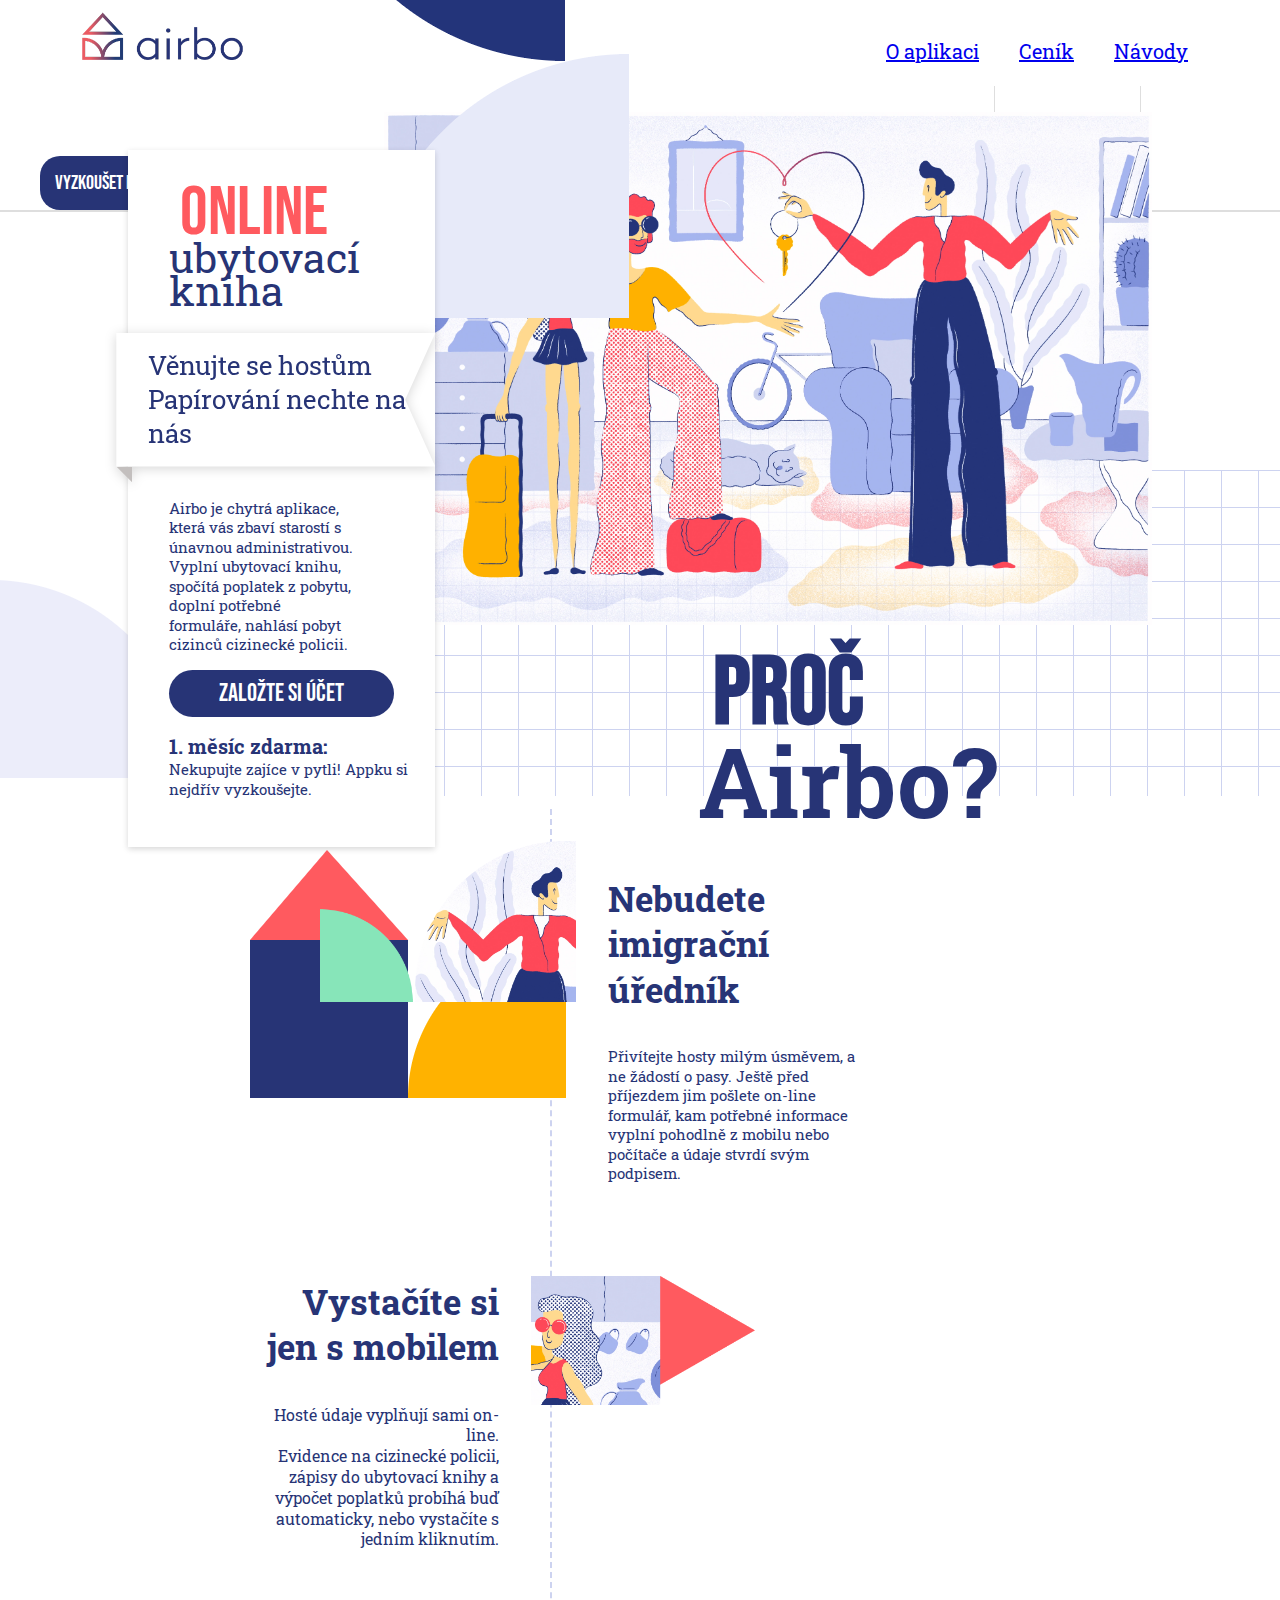
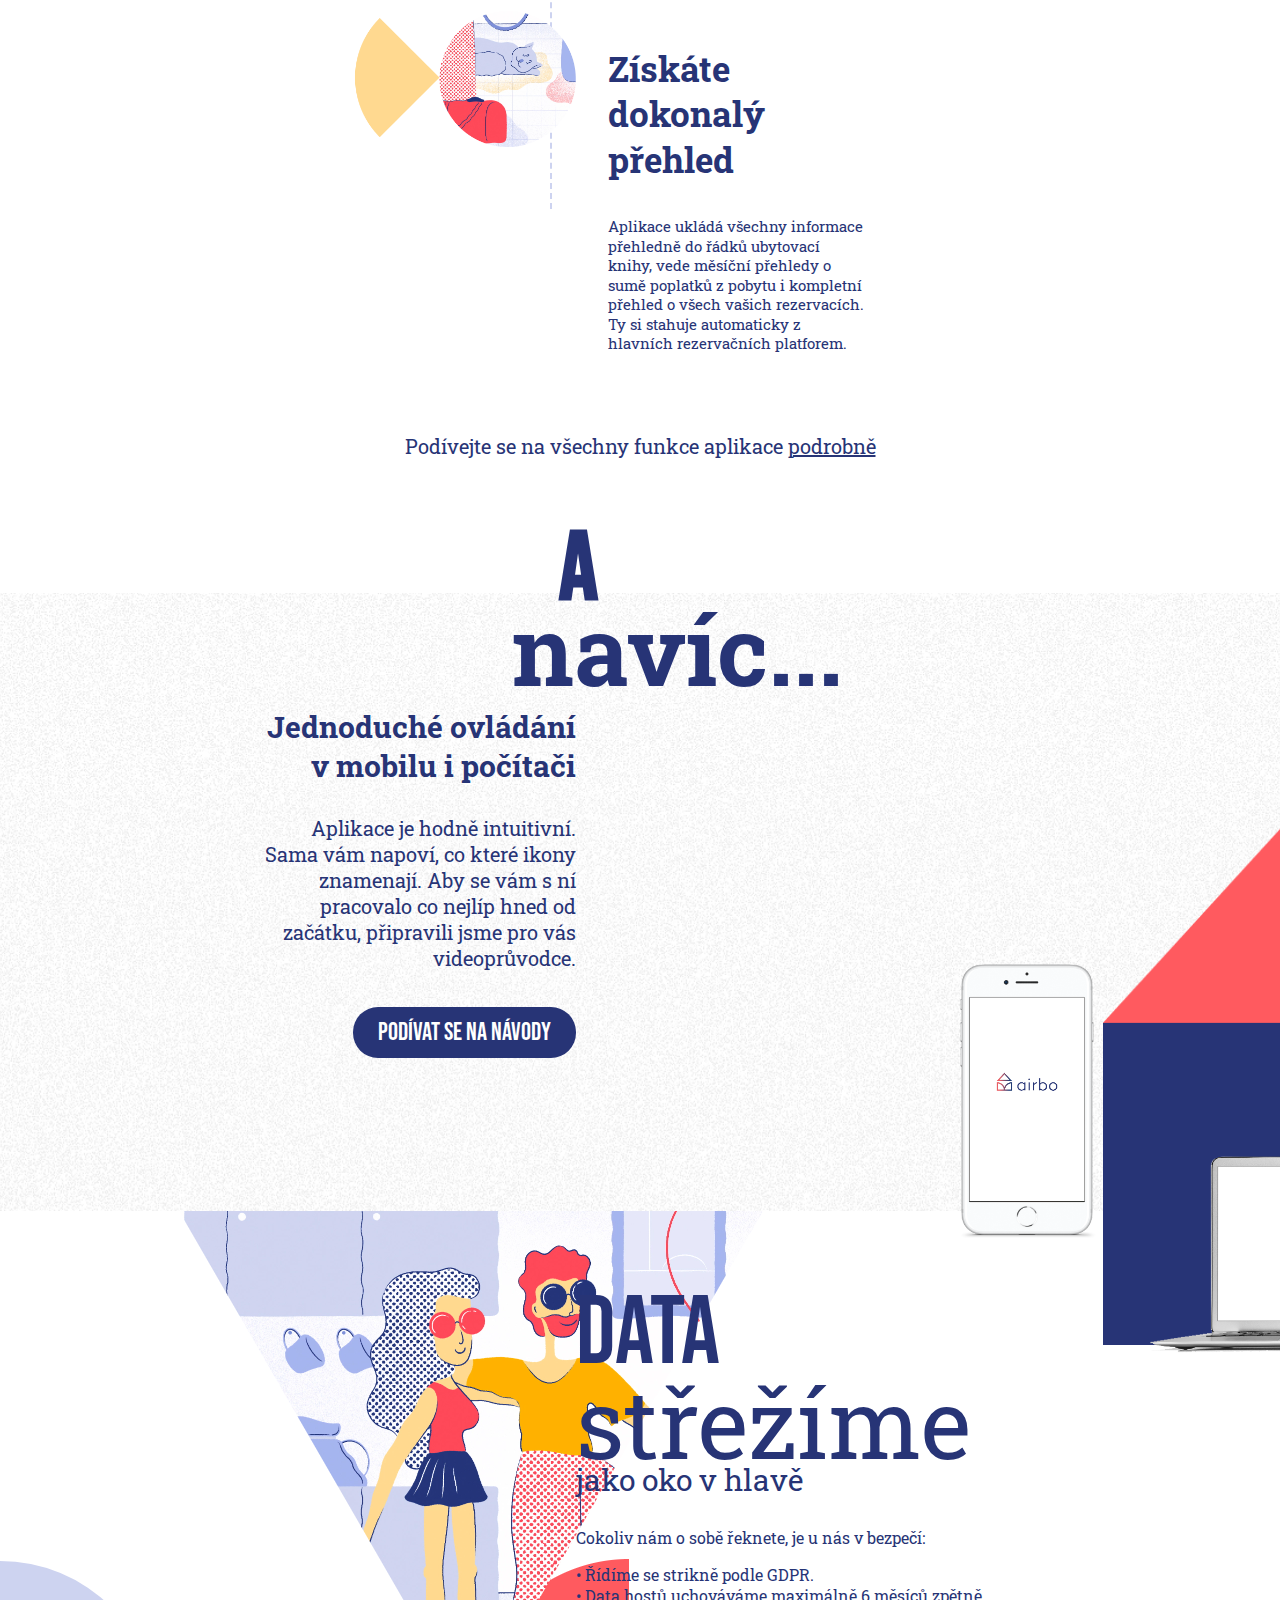
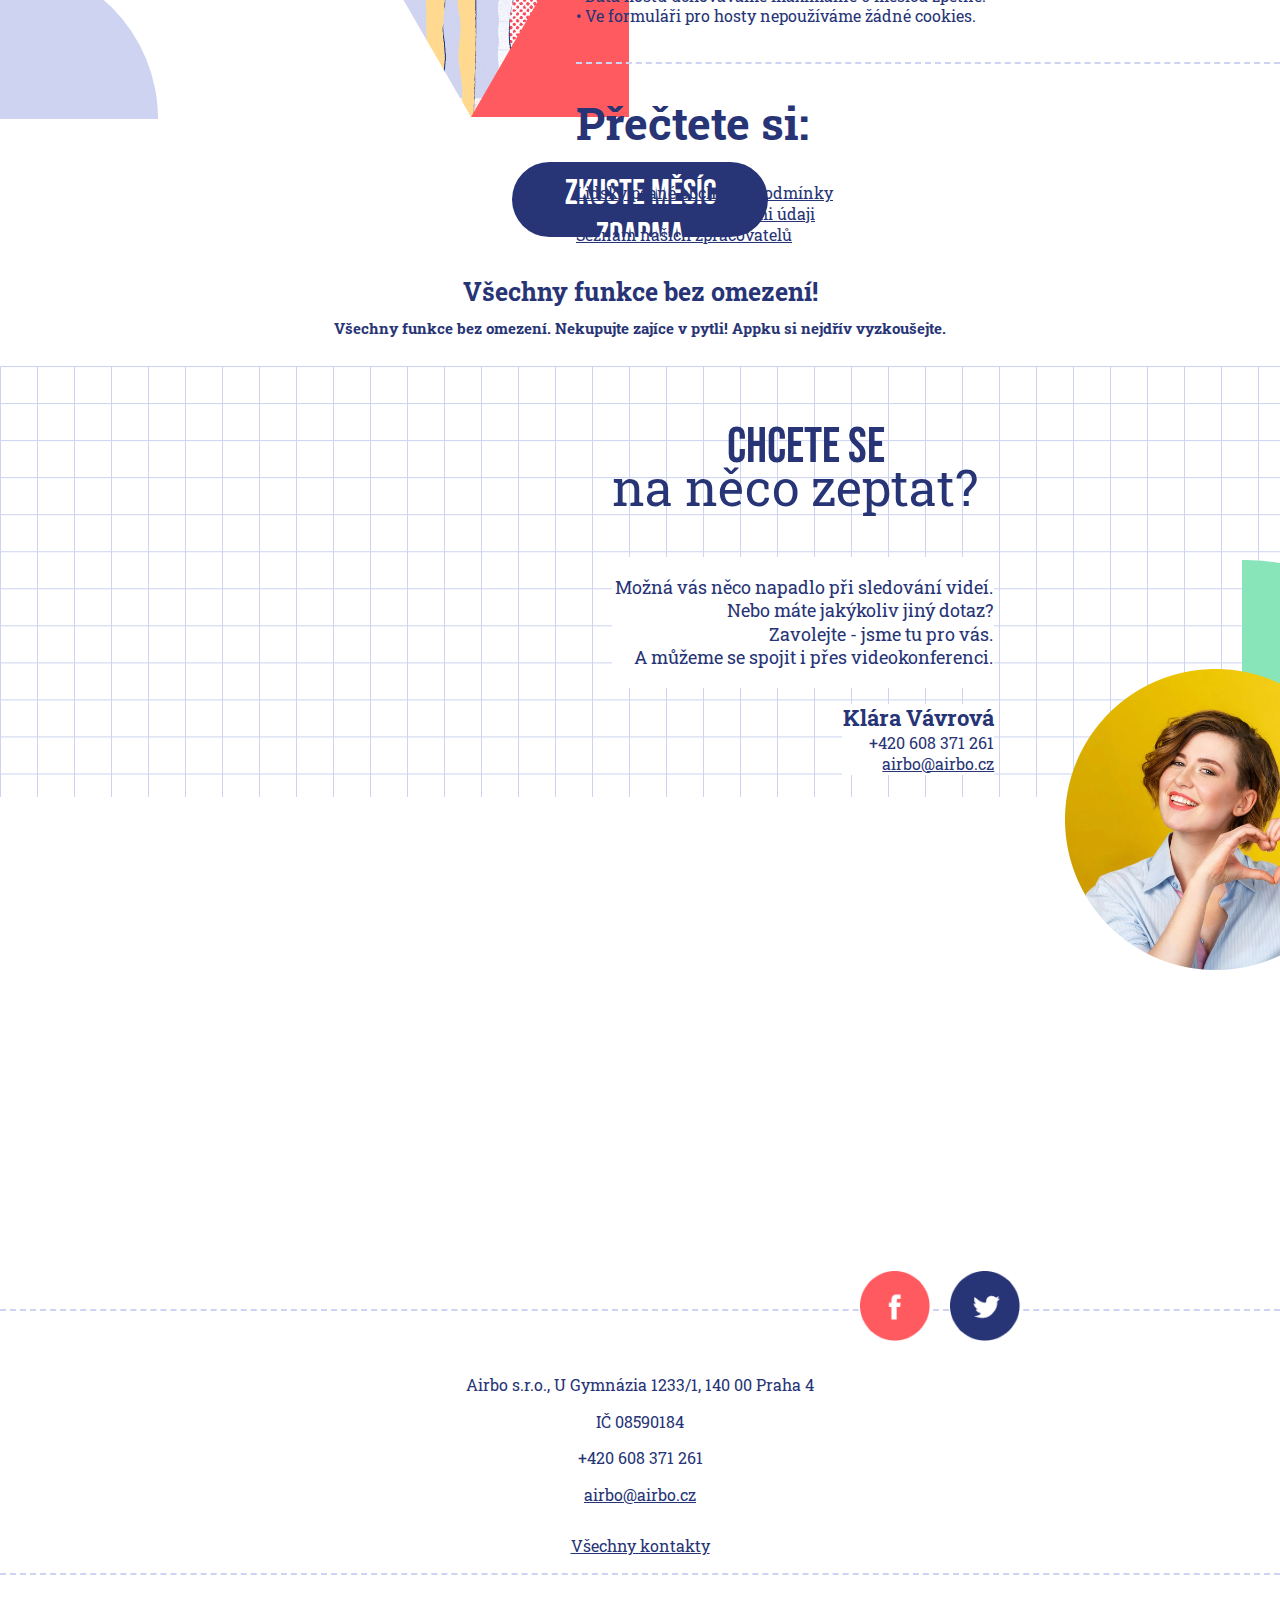
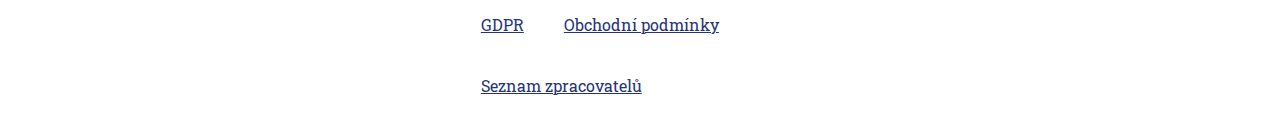
==== index.html @ 6bfdb7f0 "Airbo FE" ====
<!DOCTYPE html>
<html lang="en">
<head>
    <meta charset="UTF-8">
    <meta http-equiv="X-UA-Compatible" content="IE=edge">
    <meta name="viewport" content="width=device-width, initial-scale=1.0">
    <link rel="stylesheet" type="text/css" href="/styles/Default/default.css">
    <link rel="stylesheet" type="text/css" href="/styles/main.css">
    <link rel="preconnect" href="https://fonts.googleapis.com">
    <link rel="preconnect" href="https://fonts.gstatic.com" crossorigin>
    <link href="https://fonts.googleapis.com/css2?family=Roboto+Slab:wght@300;400&display=swap" rel="stylesheet">
    <link href="https://fonts.googleapis.com/css2?family=Bebas+Neue&family=Roboto+Slab:wght@300;400&display=swap" rel="stylesheet">
    <link rel="stylesheet" href="https://cdnjs.cloudflare.com/ajax/libs/font-awesome/4.7.0/css/font-awesome.min.css">
    <script src="/scripts/navbar.js"></script>
    <title>Airbo.cz</title>
</head>
<body>

<header>
    <div id="navbar">
        <nav>
            <img onclick="goHP()" src="/img/logo.png">
            <ul>
                <li><a href="/about.html">O aplikaci</a></li>
                <li><a href="/cenik.html">Ceník</a></li>
                <li><a href="/navody.html">Návody</a></li>
                <li><a href="/kontakty.html">Kontakty</a></li>
                <li><a class="login" href="https://app.airbo.cz/prihlasit">Přihlásit se</a></li>
            </ul>

            <button onclick="goRegister()">VYZKOUŠET NA MĚSÍC ZDARMA</button>
        </nav>
    </div>

    <div class="mobile-container">
        <div class="mobile-navbar">
          <img class="logo" src="/img/logo.png">
          <img class="rectangles" src="mobileNavbarRectangles.png">
          <div id="myLinks">
            <a href="#">O aplikaci</a>
            <a href="/pages/cenik.html">Ceník</a>
            <a href="#">Návody</a>
            <a href="#">Kontakty</a>
            <a href="#" style="font-weight: bold;">Přihlásit se</a>
            <button><a>Vyzkoušet na měsíc zdarma</a></button>
          </div>
          <a href="javascript:void(0);" class="icon" onclick="myFunction()">
            <i class="fa fa-bars"></i>
          </a>
        </div>
        </div> 
</header>
<div id="content">
    <div>
    <!-- Intro -->
    <img class="headerCover" src="/img/homepage/headerCover.png">
    <img class="navbarShapes" src="/img/homepage/navbarShapes.png">
    <img class="rectangle" src="/img/homepage/rectangle.png">
    <div class="intro">
        <div class="info">
          <div class="infoContent">
            <div class="onlineBook">
                <p><span class="online">ONLINE</span><br>
                <span class="book">ubytovací kniha</span></p>
            </div>
            <div class="hero__highlightWrap2">
                <div class="hero__highlight2">
                  Věnujte se hostům <br> Papírování nechte na nás
                </div>
            </div>
            <p class="infoText">Airbo je chytrá aplikace, která vás zbaví starostí s únavnou administrativou. Vyplní ubytovací knihu, spočítá poplatek z pobytu, doplní potřebné formuláře, nahlásí pobyt cizinců cizinecké policii.</p>       
            <button class="createAccount" onclick="goRegister()">Založte si účet</button>
            <p><span class="prvniMesic">1. měsíc zdarma:</span><br>
                <span class="nekupujteZajice">Nekupujte zajíce v pytli! Appku si nejdřív vyzkoušejte.</span></p>
        </div>
        </div>

    </div>



    <div class="headerText underIntro">
        <h1><span style="font-family: Bebas Neue;"><b>PROČ</b></span><br>
            Airbo? </h1>
    </div>


    <div class="dashedLine"></div>
    <img class="house" src="/img/homepage/house.png">

    <!-- Tips -->

    <div class="tips">
        <div class="tipLeft">
            <img src="/img/homepage/1.png">
            <div class="textRight">
                <p class="headline">Nebudete<br>imigrační úředník</p>
                <p class="tipContent">Přivítejte hosty milým úsměvem, a ne žádostí o pasy. Ještě před příjezdem jim pošlete on-line formulář, kam potřebné informace vyplní pohodlně z mobilu nebo počítače a údaje stvrdí svým podpisem.</p>
            </div>
        </div>

        <div class="tipRight">
            <div class="textLeft">
                <p class="headline">Vystačíte si<br> jen s mobilem</p>
                <p class="tipContent">Hosté údaje vyplňují sami on-line.<br>Evidence na cizinecké policii, zápisy do ubytovací knihy a výpočet poplatků probíhá buď automaticky, nebo vystačíte s jedním kliknutím.</p>
            </div>
            <img src="/img/homepage/2.png">
        </div>

        <div class="tipLeft">
            <img src="/img/homepage/3.png">
            <div class="textRight">
                <p class="headline">Získáte dokonalý přehled</p>
                <p class="tipContent">Aplikace ukládá všechny informace přehledně do řádků ubytovací knihy, vede měsíční přehledy o sumě poplatků z pobytu i kompletní přehled o všech vašich rezervacích. Ty si stahuje automaticky z hlavních rezervačních platforem.</p>             
            </div>
        </div>
    </div>

    <p class="text">Podívejte se na všechny funkce aplikace <a href="#">podrobně</a></p>
    
    <!-- More -->

    <div class="moreSection">
        <img class="moreShapes" src="/img/homepage/moreShapes.png">
        <img class="phoneIMG" src="/img/homepage/phone.png">
        <img class="ntbIMG" src="/img/homepage/laptop.png">

        <div class="moreHeadline">
                <h1><span style="font-family: Bebas Neue;"><b>A</b></span><br>
                    navíc... </h1>
        </div>

        <div class="text">
            <p class="headline">Jednoduché ovládání<br> v mobilu i počítači</p>
            <p>Aplikace je hodně intuitivní. Sama vám napoví, co které ikony znamenají. Aby se vám s ní pracovalo co nejlíp hned od začátku, připravili jsme pro vás videoprůvodce.</p>
            <button onclick="goGuide()">PODÍVAT SE NA NÁVODY</button>
        </div>
    </div>

    <!-- More II -->

    <div class="moreSectionII">

        <div class="circleObj"></div>
        <img class="peopleTriangle" src="/img/homepage/peopleTriangle.png">

        <div class="content">
            <div class="contentHeading">
                <p><span class="data">Data</span><br>
                <span class="strezime">střežíme</span><br>
                <span class="jako">jako oko v hlavě</span></p>
            </div>
            <div class="contentText">
                <p>Cokoliv nám o sobě řeknete, je u nás v bezpečí:</p>

                <p>• Řídíme se strikně podle GDPR.<br>
                • Data hostů uchováváme maximálně 6 měsíců zpětně.<br>
                • Ve formuláři pro hosty nepoužíváme žádné cookies.</p>
            </div>

            <div class="read">
                <h1>Přečtete si:</h1>
                <a href="#">Lidsky psané obchodní podmínky</a><br>
                <a href="#">Jak pracujeme s osobními údaji</a><br>
                <a href="#">Seznam našich zpracovatelů</a>
            </div>


            </div>
        </div>


    </div>





    <!-- Button Section-->

    <div class="buttonSectionHP">
        <button onclick="goRegister()">ZKUSTE MĚSÍC ZDARMA</button>
        <p class="secondTitle">Všechny funkce bez omezení!<br>
         <span>Všechny funkce bez omezení. Nekupujte zajíce v pytli! Appku si nejdřív vyzkoušejte.</span></p>
    </div>

    <div class="askUsSection">
        <div class="askUsContent">
            <div class="chceteseBox">
                <p class="chcetese"><span class="chcetese1">CHCETE SE</span><br><span class="chcetese2">na něco zeptat?</span></p>
            </div>
            <div class="askUsText">
                <p>Možná vás něco napadlo při sledování videí.<br>
                Nebo máte jakýkoliv jiný dotaz?<br>
                Zavolejte - jsme tu pro vás.<br>
                A můžeme se spojit i přes videokonferenci.</p>
            </div>
            <div class="contact">
                <p><span class="name">Klára Vávrová</span> <br> 
                    <span class="contactInfo"><a href="tel:608 371 261" style="text-decoration: none; color: #273476;">+420 608 371 261</a></span><br>
                    <span class="contactInfo"><a href="mailto:airbo@airbo.cz" style="text-decoration: underline; color:#273476;">airbo@airbo.cz</a></span>
                </p>
            </div>

        </div>
        <img src="/img/klaraPhoto.png">
    </div> 

    <div class="footerBlock">
        <div class="footer">
            <div class="footerImgs">
                <a href="https://www.facebook.com/airbocz"><img src="/img/facebookIcon.png"></a>
                <img src="/img/twitterIcon.png">
            </div>
            <div class="footerText">
                <p>Airbo s.r.o., U Gymnázia 1233/1, 140 00 Praha 4 </p>
                <p>IČ 08590184</p>
                <p href="tel: 608371261">+420 608 371 261 </p>
                <p href="mailto: airbo@airbo.cz" style="text-decoration: underline;">airbo@airbo.cz</p>
                <p class="all">Všechny kontakty</p>
            </div>
        </div>

        <div class="underFooter">
            <div class="underFooterText">
                <p><a href="#">GDPR</a></p>
                <p><a href="#">Obchodní podmínky</a></p>
                <p><a href="#">Seznam zpracovatelů</a></p>
            </div>
        </div>
    </div>
</div>

</body>
</html>
---- styles/Default/default.css ----
/* DEAFULT PARAMETERS */
body {
  top: 0px;
  left: 0px;
  font-family: "Roboto Slab", serif;
  margin: 0;
}

/* NAVBAR */
#navbar {
  height: 22px;
  width: 100%;
}
#navbar nav {
  float: left;
  width: 100%;
  position: relative;
  border-bottom: 2px solid #DEDEDE;
}
#navbar nav img {
  float: left;
  margin-left: 5%;
}
#navbar nav ul {
  list-style: none;
  margin-left: 826px;
}
#navbar nav ul li a {
  float: left;
  padding-left: 20px;
  padding-right: 20px;
  padding-top: 22px;
  padding-bottom: 22px;
  font-size: 20px;
  cursor: pointer;
  transition: ease 0.3s;
}
#navbar nav ul li a:hover {
  background: linear-gradient(to top, #FF5A5F 0%, #FF5A5F 80%, #23347A 80%, #23347A 100%);
}
#navbar nav ul li .login {
  border-left: 1px solid #DEDEDE;
  border-right: 1px solid #DEDEDE;
}
#navbar nav button {
  font-family: Bebas Neue;
  border-radius: 20px;
  border-style: none;
  padding: 15px;
  background-color: #273476;
  color: white;
  font-size: 20px;
  margin-left: 40px;
  cursor: pointer;
}
#navbar nav button:hover {
  background-color: #171f44;
  text-shadow: 3px white;
  transition: ease 0.3s;
}

/* FOOTER */
.footer {
  width: 100%;
  bottom: 0;
  margin-top: 40%;
  border-top: 2px dashed #CDD3F0;
  border-bottom: 2px dashed #CDD3F0;
}
.footer .footerImgs {
  position: relative;
  width: 180px;
  margin-left: 850px;
  margin-bottom: 5%;
}
.footer .footerImgs img {
  float: left;
  width: 70px;
  padding: 10px;
  margin-top: -50px;
}
.footer .footerText {
  width: 40%;
  margin-left: 30%;
}
.footer .footerText p {
  text-align: center;
  color: #273476;
}
.footer .footerText .all {
  text-decoration: underline;
  margin-top: 30px;
}

.underFooter {
  width: 26%;
  margin-left: 36%;
  margin-top: 20px;
  margin-bottom: 20px;
}
.underFooter .underFooterText p a {
  float: left;
  padding: 20px;
  color: #273476;
  text-decoration: underline;
}

.mobile-container {
  display: none;
}

@media only screen and (max-width: 375px) {
  #navbar {
    display: none;
  }

  /* MOBILE NAVBAR */
  .mobile-container {
    display: block;
    cursor: pointer;
    margin: auto;
    height: 55px;
    color: white;
    border-radius: 10px;
  }
  .mobile-container .logo {
    width: 40%;
    margin-top: -1%;
  }
  .mobile-container .rectangles {
    display: none;
    width: 212px;
    position: relative;
  }
  .mobile-container .mobile-navbar {
    overflow: hidden;
    background-color: white;
    position: relative;
    border-bottom: 2px solid #CDD3F0;
  }
  .mobile-container .mobile-navbar #myLinks {
    display: none;
  }
  .mobile-container .mobile-navbar #myLinks a {
    color: black;
    padding: 14px 16px;
    text-decoration: none;
    font-size: 22px;
    text-align: center;
    display: block;
  }
  .mobile-container .mobile-navbar #myLinks button {
    width: 80%;
    margin-left: 10%;
    background-color: transparent;
    font-family: Bebas Neue;
    border-style: none;
    padding-bottom: 50px;
    letter-spacing: 2px;
  }
  .mobile-container .mobile-navbar #myLinks button a {
    border-radius: 15px;
    font-size: 20px;
    color: white;
    background-color: #273476;
    text-transform: uppercase;
    border-style: none;
  }
  .mobile-container .mobile-navbar a.icon {
    background: #273476;
    border-radius: 15px 0px 0px 15px;
    color: white;
    width: 60px;
    height: 50px;
    display: block;
    position: absolute;
    right: 0;
    top: 3px;
  }
  .mobile-container .mobile-navbar a.icon i {
    margin-left: 30%;
    margin-top: 10%;
    width: 80%;
    font-size: 35px;
    color: white;
  }
  .mobile-container .mobile-navbar a:hover {
    background-color: #273476;
    color: white;
  }
  .mobile-container .mobile-navbar .active {
    background-color: white;
    color: white;
  }

  /* FOOTER */
  .footer {
    margin-top: 220%;
  }
  .footer .footerImgs {
    width: 80%;
    margin-left: 20%;
    margin-bottom: 5%;
  }
  .footer .footerImgs img {
    float: left;
    width: 25%;
    padding: 5%;
    padding-left: 6%;
  }
  .footer .footerText {
    width: 40%;
    margin-left: 30%;
  }
  .footer .footerText p {
    text-align: center;
    color: #273476;
  }
  .footer .footerText .all {
    text-decoration: underline;
    margin-top: 30px;
  }

  .underFooter {
    width: 60%;
    margin-left: 20%;
  }
  .underFooter .underFooterText {
    width: 100%;
    text-align: center;
  }
  .underFooter .underFooterText p a {
    float: none;
    font-size: 15px;
    text-align: center;
    color: #273476;
  }
}/*# sourceMappingURL=default.css.map */
---- styles/main.css ----
@charset "UTF-8";
.aboutHeader {
  line-height: 0.9;
  opacity: 1;
  padding-bottom: 30%;
}
.aboutHeader .backgroundShapes {
  float: left;
  margin-left: -50px;
  background-image: url("/img/bars.png");
  height: 444px;
  width: 780px;
}
.aboutHeader .backgroundShapes .circle {
  position: absolute;
  top: 285px;
  left: 109px;
  width: 73px;
  height: 73px;
  background: #87E5B9 0% 0% no-repeat padding-box;
  opacity: 1;
  border-radius: 100%;
}
.aboutHeader .backgroundShapes .redTriangle {
  position: absolute;
  top: 229px;
  left: 240px;
  opacity: 1;
  height: 187px;
  border-right: 187px solid #FF5A5F;
}
.aboutHeader .backgroundShapes .square {
  position: absolute;
  top: 229px;
  left: 346px;
  width: 187px;
  height: 187px;
  transform: matrix(0, -1, 1, 0, 0, 0);
  background: #CDD3F0 0% 0% no-repeat padding-box;
  opacity: 1;
}
.aboutHeader .backgroundShapes .blueCircle {
  position: absolute;
  top: 267px;
  left: 478px;
  width: 110px;
  height: 110px;
  background: #273476 0% 0% no-repeat padding-box;
  opacity: 1;
  border-radius: 100%;
}
.aboutHeader .backgroundShapes .orangeTriangle {
  position: absolute;
  top: 191px;
  left: 544px;
  width: 261px;
  height: 261px;
  transform: matrix(0.71, -0.71, 0.71, 0.71, 0, 0);
  background: #FFB200 0% 0% no-repeat padding-box;
  border-radius: 264px 0px 0px 0px;
  opacity: 1;
}
.aboutHeader .backgroundShapes .whiteCircle {
  position: absolute;
  top: 301px;
  left: 713px;
  width: 43px;
  height: 43px;
  background: #FFFFFF 0% 0% no-repeat padding-box;
  opacity: 1;
  border-radius: 100%;
}
.aboutHeader .headlineParagraph {
  margin-top: 5%;
  position: relative;
}
.aboutHeader .headlineParagraph h1 {
  position: absolute;
  margin-top: 4%;
  font-size: 96px;
  color: #273476;
  margin-left: 920px;
}
.aboutHeader .headlineParagraph .headerTextInfo {
  position: absolute;
  margin-top: 18%;
  color: #273476;
  font-size: 18px;
  line-height: 1.2;
  width: 750px;
  margin-left: 920px;
}

.dottedBack {
  position: absolute;
  z-index: -1;
  top: 650px;
  width: 45%;
  height: 2200px;
  left: 0;
  border-right: 2px dashed #CDD3F0;
}

.contentHowTo {
  position: relative;
  z-index: 1;
}
.contentHowTo .howToBlock {
  width: 80%;
  margin-left: 15%;
  margin-top: 3%;
  display: flex;
}
.contentHowTo .howToBlock .preview {
  top: 636px;
  left: 399px;
  width: 600px;
  height: 370px;
  box-shadow: 0px 4px 16px rgba(0, 0, 0, 0.1607843137);
  opacity: 1;
}
.contentHowTo .howToBlock .previewText {
  top: 685px;
  width: 40%;
  margin-left: 5%;
  text-align: left;
  color: #273476;
}
.contentHowTo .howToBlock .previewText .previewHeadline {
  font-size: 45px;
}
.contentHowTo .howToBlock .previewText .previewInfo {
  font-size: 18px;
}
.contentHowTo .howToBlock .previewText .sponsors {
  margin-top: 5%;
  display: flex;
}
.contentHowTo .howToBlock .previewText .sponsors img {
  padding-right: 50px;
}
.contentHowTo .howToBlockReverse {
  width: 80%;
  margin-left: 8%;
  margin-top: 3%;
  display: flex;
}
.contentHowTo .howToBlockReverse .preview {
  top: 636px;
  left: 920px;
  width: 600px;
  height: 370px;
  box-shadow: 0px 4px 16px rgba(0, 0, 0, 0.1607843137);
  opacity: 1;
}
.contentHowTo .howToBlockReverse .previewText {
  left: 381px;
  width: 40%;
  margin-right: 5%;
  text-align: right;
  color: #273476;
}
.contentHowTo .howToBlockReverse .previewText .previewHeadline {
  font-size: 45px;
}
.contentHowTo .howToBlockReverse .previewText .previewInfo {
  font-size: 18px;
}
.contentHowTo .howToBlockReverse .previewText .sponsors {
  margin-top: 5%;
  display: flex;
}
.contentHowTo .howToBlockReverse .previewText .sponsors img {
  padding-right: 50px;
}

.buttonSectionHowTo {
  width: 100%;
}
.buttonSectionHowTo button {
  font-family: Bebas Neue;
  font-size: 35px;
  padding: 15px 35px 15px 35px;
  text-transform: uppercase;
  background-color: #273476;
  color: white;
  width: 20%;
  margin-left: 40%;
  height: 75px;
  border-radius: 30px;
  border-style: none;
  transition: ease 0.3s;
  cursor: pointer;
}
.buttonSectionHowTo button:hover {
  background-color: #171f44;
  text-shadow: 3px white;
}
.buttonSectionHowTo .secondTitle {
  font-size: 25px;
  text-align: center;
  font-weight: bold;
  color: #273476;
}
.buttonSectionHowTo span {
  font-size: 15px;
  color: #273476;
  text-align: center;
}

.margin5 {
  margin-top: 5%;
}

.headerText {
  margin-left: 407px;
  background: transparent url("/img/headerBackground.png") no-repeat;
  height: 70px;
  opacity: 1;
  padding-bottom: 20%;
}
.headerText h1 {
  font-size: 96px;
  color: #273476;
  margin-left: 291px;
}

.headerTextCircles {
  margin-left: 407px;
  background: transparent url("/img/headerBackground.png") no-repeat;
  height: 70px;
  opacity: 1;
  padding-bottom: 15%;
}
.headerTextCircles h1 {
  font-size: 96px;
  color: #273476;
  margin-left: 291px;
}

@media only screen and (max-width: 375px) {
  .headerText {
    margin-left: 20px;
    height: 120px;
    background: none;
    opacity: 1;
  }
  .headerText h1 {
    font-size: 50px;
    color: #273476;
    margin-left: 20px;
  }
}
.mainInfo {
  margin-left: 668px;
  width: 698px;
  height: 94px;
  color: #273476;
  text-align: left;
  letter-spacing: NaNpx;
  color: #273476;
  opacity: 1;
  font-family: "Roboto Slab", serif;
  font-size: 24px;
}

@media only screen and (max-width: 375px) {
  .mainInfo {
    margin-top: 10%;
    margin-left: 10%;
    width: 80%;
    height: 94px;
    color: #273476;
    text-align: left;
    opacity: 1;
    font-family: "Roboto Slab", serif;
    font-size: 18px;
  }
}
.switchSection {
  width: 30%;
  margin-left: 35%;
  margin-right: 35%;
  margin-top: 60px;
}
.switchSection p {
  float: left;
  font-size: 30px;
  position: relative;
  color: #273476;
}
.switchSection .switchButton {
  float: left;
  margin-top: 5px;
  padding-left: 20px;
  padding-right: 20px;
}

.switch {
  display: inline-block;
  position: relative;
  width: 105px;
  height: 47px;
  margin-top: 22px;
}

.switch input {
  opacity: 0;
  width: 0;
  height: 0;
}

/* The slider */
.slider {
  position: absolute;
  cursor: pointer;
  top: 0;
  left: 0;
  right: 0;
  bottom: 0;
  background-color: #ccc;
  transition: 0.4s;
}

.slider:before {
  position: absolute;
  content: "";
  height: 40px;
  width: 40px;
  left: 3px;
  bottom: 3px;
  top: 3px;
  background-color: white;
  transition: 0.4s;
}

input:checked + .slider {
  background-color: #273476;
}

input:focus + .slider {
  box-shadow: 0 0 1px #273476;
}

input:checked + .slider:before {
  transform: translateX(60px);
  right: 3px;
}

.slider.round {
  border-radius: 34px;
}

.slider.round:before {
  border-radius: 50%;
}

.rectangle2 {
  float: left;
  position: absolute;
  width: 25%;
  margin-top: -9%;
}

@media only screen and (max-width: 375px) {
  .rectangle {
    display: none;
  }
  .switchSection {
    width: 90%;
    margin-left: 5%;
    margin-right: 5%;
    margin-top: 30%;
  }
  .switchSection p {
    float: left;
    font-size: 19px;
    color: #273476;
    font-weight: bold;
    padding-top: 2px;
  }
  .switchSection .switchButton {
    float: left;
    padding-left: 10px;
    padding-right: 10px;
    margin-top: -2px;
  }
  .switch {
    display: block;
    width: 65px;
    height: 35px;
  }
  .switch input {
    opacity: 0;
    width: 0;
    height: 0;
  }
  /* The slider */
  .slider {
    top: 0;
    left: 0;
    right: 0;
    bottom: 0;
    background-color: #ccc;
    transition: 0.4s;
  }
  .slider:before {
    position: absolute;
    content: "";
    height: 25px;
    width: 24px;
    left: 3px;
    bottom: 5px;
    top: 3px;
    background-color: white;
    transition: 0.4s;
  }
  input:checked + .slider {
    background-color: #273476;
  }
  input:focus + .slider {
    box-shadow: 0 0 1px #273476;
  }
  input:checked + .slider:before {
    transform: translateX(35px);
    right: 5px;
  }
  .slider.round {
    border-radius: 34px;
    margin-bottom: 5%;
  }
  .slider.round:before {
    border-radius: 50%;
  }
}
.versionsContainer {
  background-image: url("/img/guide/legaslitivaBackground.png");
  padding-bottom: 5%;
  padding-top: -10%;
  margin-top: 12%;
}
.versionsContainer .versions {
  width: 80%;
  margin-left: 20%;
  opacity: 1;
  display: flex;
}
.versionsContainer .versions .version {
  float: left;
  padding: 20px;
  position: relative;
  margin-top: -3%;
}
.versionsContainer .versions .version img {
  width: 80%;
  margin-left: 10%;
}
.versionsContainer .versions .version .flatsCount {
  font-size: 35px;
  text-align: center;
  color: #273476;
}
.versionsContainer .versions .version .price {
  font-size: 45px;
  text-align: center;
  font-weight: bold;
  color: #273476;
}
.versionsContainer .versions .version .dotted-text {
  display: flex;
  flex-direction: row;
  color: #273476;
}
.versionsContainer .versions .version .dotted-text:before,
.versionsContainer .versions .version .dotted-text:after {
  content: "";
  flex: 1 1;
  border-bottom: 2px dotted;
  margin: auto;
}
.versionsContainer .versions .version .dotted-text:before {
  margin-right: 10px;
}
.versionsContainer .versions .version .dotted-text:after {
  margin-left: 10px;
}
.versionsContainer .versions .version .priceInfo {
  font-size: 20px;
  text-align: center;
  color: #273476;
}
.versionsContainer .versions .version .priceInfo span {
  text-decoration: underline;
}

@media only screen and (max-width: 375px) {
  .versions {
    width: 80%;
    position: relative;
    margin-left: 10%;
    margin-top: 15%;
    opacity: 1;
  }
  .versions .version img {
    width: 80%;
    margin-left: 10%;
  }
  .versions .version .flatsCount {
    font-size: 35px;
    text-align: center;
    color: #273476;
  }
  .versions .version .price {
    font-size: 35px;
    text-align: center;
    font-weight: bold;
    color: #273476;
  }
  .versions .version .dotted-text {
    display: flex;
    flex-direction: row;
    color: #273476;
  }
  .versions .version .dotted-text:before,
.versions .version .dotted-text:after {
    content: "";
    flex: 1 1;
    border-bottom: 2px dotted;
    margin: auto;
  }
  .versions .version .dotted-text:before {
    margin-right: 10px;
  }
  .versions .version .dotted-text:after {
    margin-left: 10px;
  }
  .versions .version .priceInfo {
    font-size: 20px;
    text-align: center;
    color: #273476;
  }
  .versions .version .priceInfo span {
    text-decoration: underline;
  }
}
.buttonSection {
  width: 100%;
  position: absolute;
  margin-top: -2%;
}
.buttonSection button {
  font-family: Bebas Neue;
  font-size: 35px;
  padding: 15px 35px 15px 35px;
  text-transform: uppercase;
  background-color: #273476;
  color: white;
  width: 20%;
  margin-top: 5%;
  margin-left: 40%;
  height: 75px;
  border-radius: 30px;
  border-style: none;
  transition: ease 0.3s;
  cursor: pointer;
}
.buttonSection button:hover {
  background-color: #171f44;
  text-shadow: 3px white;
}
.buttonSection .secondTitle {
  font-size: 25px;
  text-align: center;
  font-weight: bold;
  color: #273476;
}
.buttonSection span {
  font-size: 15px;
  color: #273476;
  text-align: center;
}

@media only screen and (max-width: 375px) {
  .buttonSection {
    width: 100%;
  }
  .buttonSection button {
    font-family: Bebas Neue;
    font-size: 25px;
    padding: 10px 25px 10px 25px;
    text-transform: uppercase;
    background-color: #273476;
    color: white;
    width: 60%;
    margin-top: 5%;
    margin-left: 20%;
    height: 60px;
    border-radius: 30px;
    border-style: none;
    transition: ease 0.3s;
    cursor: pointer;
  }
  .buttonSection button:hover {
    background-color: #171f44;
    text-shadow: 3px white;
  }
  .buttonSection .secondTitle {
    width: 80%;
    margin-left: 10%;
    font-size: 25px;
    text-align: center;
    font-weight: bold;
    color: #273476;
  }
  .buttonSection span {
    font-size: 15px;
    color: #273476;
    text-align: center;
  }
}
.askUsSection {
  background-image: url("/img/bars.png");
  background-repeat: no-repeat;
  padding: 0.5%;
}
.askUsSection .askUsContent {
  color: #273476;
  width: 382px;
  margin-left: 606px;
}
.askUsSection .askUsContent .chceteseBox {
  line-height: 0.8;
}
.askUsSection .askUsContent .chceteseBox .chcetese {
  font-size: 50px;
}
.askUsSection .askUsContent .chceteseBox .chcetese .chcetese1 {
  font-family: Bebas Neue;
  margin-left: 30%;
}
.askUsSection .askUsContent .askUsText {
  background: #FFFFFF 0% 0% no-repeat padding-box;
  text-align: right;
  font-size: 18px;
  color: #273476;
  padding: 1px;
}
.askUsSection .askUsContent .contact {
  width: 40%;
  margin-left: 60%;
  margin-top: 1.5%;
  text-align: right;
  background: #FFFFFF 0% 0% no-repeat padding-box;
  padding-left: -10%;
}
.askUsSection .askUsContent .contact .name {
  font-size: 22px;
  font-weight: bolder;
}
.askUsSection img {
  position: absolute;
  margin-top: -18%;
  left: 1065px;
  width: 414px;
  height: 410px;
}

.margin {
  margin-top: 10%;
}

.headerCover {
  margin-top: -28%;
  margin-left: 30%;
  width: 60%;
  position: absolute;
}

.navbarShapes {
  position: absolute;
  top: -203px;
  left: 301px;
  width: 328px;
  height: 521px;
}

.rectangle {
  position: absolute;
  top: 580px;
  left: -9px;
  width: 198px;
  height: 198px;
}

.intro {
  width: 80%;
  height: 700px;
  margin-right: 60%;
  margin-left: 10%;
  margin-top: -25%;
  position: absolute;
}
.intro .info {
  background-color: white;
  box-shadow: 0px 2px 6px rgba(0, 0, 0, 0.1607843137);
  width: 30%;
}
.intro .info .infoContent {
  margin-left: 10%;
  padding-top: 3%;
  padding-bottom: 10%;
  padding-left: 3.5%;
  /* Tohle je ten malej trojúhelniček, vlevo dole  */
}
.intro .info .infoContent .onlineBook {
  position: relative;
  width: 80%;
  margin-right: 15%;
  margin-top: 10%;
  margin-bottom: 10%;
  line-height: 0.8;
}
.intro .info .infoContent .onlineBook .online {
  color: #FF5A5F;
  font-size: 69px;
  font-family: Bebas Neue;
  margin-left: 5%;
}
.intro .info .infoContent .onlineBook .book {
  color: #273476;
  font-size: 41px;
}
.intro .info .infoContent .hero__highlightWrap2 {
  /*  Tady se musí použít filter, protože box-shadow by nefungoval s tím ořezem vpravo  */
  filter: drop-shadow(0px 2px 6px rgba(0, 0, 0, 0.1607843137));
  margin-left: -20%;
}
.intro .info .infoContent .hero__highlightWrap2::after {
  content: "";
  position: absolute;
  display: block;
  width: 1rem;
  height: 1rem;
  top: 100%;
  left: 0;
  background-color: #C3BFBE;
  -webkit-clip-path: polygon(0 0, 100% 0, 100% 100%);
          clip-path: polygon(0 0, 100% 0, 100% 100%);
}
.intro .info .infoContent .hero__highlight2 {
  font-size: 26px;
  font-weight: 400;
  color: #273476;
  position: relative;
  padding: 1rem;
  max-width: 350px;
  padding-left: 2rem;
  margin-bottom: 2rem;
  background-color: #FFF;
  /*  Tohle dělá ten výřez vpravo   */
  -webkit-clip-path: polygon(100% 0%, calc(100% - 30px) 50%, 100% 100%, 0 100%, 0 0);
          clip-path: polygon(100% 0%, calc(100% - 30px) 50%, 100% 100%, 0 100%, 0 0);
}
.intro .info .infoContent .infoText {
  width: 70%;
  text-align: left;
  font-size: 15px;
  color: #273476;
}
.intro .info .infoContent .createAccount {
  font-family: Bebas Neue;
  font-size: 25px;
  padding: 8px 50px 8px 50px;
  background-color: #273476;
  color: white;
  border-radius: 30px;
  border-style: none;
  transition: ease 0.3s;
  cursor: pointer;
}
.intro .info .infoContent .createAccount:hover {
  background-color: #171f44;
  text-shadow: 3px white;
}
.intro .info .infoContent .prvniMesic {
  font-size: 20px;
  color: #273476;
  text-align: left;
  font-weight: bolder;
}
.intro .info .infoContent .nekupujteZajice {
  font-size: 15px;
  color: #273476;
  text-align: left;
}

.house {
  position: absolute;
  top: 850px;
  left: 250px;
  width: 316px;
  height: 248px;
}

.underIntro {
  margin-top: 35%;
}
.underIntro h1 {
  position: absolute;
  margin-top: 13.5%;
  line-height: 0.9;
}
.underIntro h1 span {
  margin-left: 5%;
}

.dashedLine {
  margin-top: 1%;
  position: absolute;
  width: 43%;
  height: 1000px;
  left: 0;
  border-right: 2px dashed #CDD3F0;
}

.tips {
  position: relative;
  width: 50%;
  margin-left: 25%;
  margin-right: 25%;
}
.tips .tipLeft {
  margin-top: 7%;
  display: flex;
  width: 100%;
}
.tips .tipLeft img {
  float: left;
  width: 40%;
  height: 40%;
}
.tips .tipLeft .textRight {
  color: #273476;
  margin-left: 5%;
  float: left;
  width: 40%;
}
.tips .tipLeft .textRight .headline {
  font-size: 35px;
  font-weight: bold;
}
.tips .tipLeft .textRight .tipContent {
  font-size: 15px;
}
.tips .tipRight {
  margin-top: 7%;
  margin-left: -12%;
  display: flex;
  width: 100%;
}
.tips .tipRight img {
  float: right;
  width: 35%;
  height: 35%;
  margin-top: 5%;
}
.tips .tipRight .textLeft {
  color: #273476;
  text-align: left;
  width: 40%;
  margin-right: 5%;
}
.tips .tipRight .textLeft .headline {
  text-align: right;
  font-size: 35px;
  font-weight: bold;
}
.tips .tipRight .textLeft .tipContent {
  text-align: right;
}

.text {
  color: #273476;
  text-align: center;
  font-size: 20px;
  margin-top: 5%;
}
.text a {
  color: #273476;
}

.moreSection {
  margin-top: 10%;
  background-image: url("/img/guide/legaslitivaBackground.png");
}
.moreSection .moreShapes {
  position: absolute;
  top: 2400px;
  left: 1103px;
  width: 817px;
  height: 545px;
}
.moreSection .phoneIMG {
  position: absolute;
  left: 944px;
  top: 2550px;
  width: 13%;
}
.moreSection .ntbIMG {
  position: absolute;
  left: 1150px;
  top: 2750px;
  width: 30%;
}
.moreSection .moreHeadline {
  width: 20%;
  margin-left: 40%;
}
.moreSection .moreHeadline h1 {
  color: #273476;
  font-size: 97px;
  text-align: center;
  line-height: 0.8;
  position: absolute;
  margin-top: -5%;
}
.moreSection .moreHeadline h1 span {
  margin-left: -60%;
}
.moreSection .text {
  width: 25%;
  margin-left: 20%;
  text-align: right;
  color: #273476;
  padding-top: 7%;
  padding-bottom: 12%;
}
.moreSection .text .headline {
  font-size: 30px;
  font-weight: bold;
}
.moreSection .text button {
  font-family: Bebas Neue;
  font-size: 25px;
  padding: 10px 25px 10px 25px;
  text-transform: uppercase;
  background-color: #273476;
  color: white;
  margin-top: 5%;
  border-radius: 25px;
  border-style: none;
  transition: ease 0.3s;
  cursor: pointer;
}
.moreSection .text button:hover {
  background-color: #171f44;
  text-shadow: 3px white;
}

.moreSectionII {
  margin-bottom: 40%;
}
.moreSectionII .circleObj {
  left: 0px;
  width: 158px;
  height: 158px;
  border-radius: 0px 264px 0px 0px;
  background-color: #CDD3F0;
  position: absolute;
  margin-top: 350px;
}
.moreSectionII .peopleTriangle {
  left: 179px;
  width: 584px;
  height: 506px;
  position: absolute;
}
.moreSectionII .content {
  position: absolute;
  margin-top: 5%;
  width: 55%;
  margin-left: 45%;
  color: #273476;
  text-align: left;
}
.moreSectionII .content .contentHeading {
  line-height: 0.9;
}
.moreSectionII .content .contentHeading .data {
  font-size: 97px;
  font-family: Bebas Neue;
}
.moreSectionII .content .contentHeading .strezime {
  font-size: 97px;
}
.moreSectionII .content .contentHeading .jako {
  font-size: 30px;
}
.moreSectionII .content .contentText {
  margin-top: 5%;
}
.moreSectionII .content .read {
  margin-top: 5%;
  border-top: 2px dashed #CDD3F0;
}
.moreSectionII .content .read h1 {
  font-size: 45px;
}
.moreSectionII .content .read a {
  text-decoration: underline;
  cursor: pointer;
  color: #273476;
}

.buttonSectionHP {
  width: 100%;
  margin-top: -2%;
}
.buttonSectionHP button {
  font-family: Bebas Neue;
  font-size: 35px;
  padding: 10px 35px 10px 35px;
  text-transform: uppercase;
  background-color: #273476;
  color: white;
  width: 20%;
  margin-top: 5%;
  margin-left: 40%;
  height: 75px;
  border-radius: 40px;
  border-style: none;
  transition: ease 0.3s;
  cursor: pointer;
}
.buttonSectionHP button:hover {
  background-color: #171f44;
  text-shadow: 3px white;
}
.buttonSectionHP .secondTitle {
  font-size: 25px;
  text-align: center;
  font-weight: bold;
  color: #273476;
}
.buttonSectionHP span {
  font-size: 15px;
  color: #273476;
  text-align: center;
}

.headerText {
  background-image: url("/img/bars.png");
}
.headerText .guideTitle {
  font-size: 40px;
  font-weight: lighter;
}

body {
  line-height: 1.3;
  margin: 0;
  padding: 0;
}

/* IMGS */
.reverseVertical {
  position: absolute;
  left: -27;
  top: 534px;
  width: 325px;
  height: 352px;
  background-color: #ECEDFA;
  border-radius: 352px 0px 0px 0px;
  opacity: 1;
}

.reverseHorizontal {
  position: absolute;
  left: 162px;
  top: 371px;
  width: 163px;
  height: 163px;
  background: #273476;
  opacity: 1;
}

.orangeObj {
  top: 426px;
  width: 108px;
  height: 108px;
  position: absolute;
  background: #FFB200;
  border-radius: 264px 0px 0px 0px;
  opacity: 1;
  left: 325px;
}

.redRoof {
  position: absolute;
  top: 278px;
  left: 162px;
  width: 0;
  height: 0;
  border-left: 81.5px solid transparent;
  border-right: 81.5px solid transparent;
  border-bottom: 92.85px solid #FF5A5F;
  opacity: 1;
}

.greenObj {
  position: absolute;
  top: 208px;
  left: 325px;
  width: 163px;
  height: 163px;
  background: #87E5B9 0% 0% no-repeat padding-box;
  border-radius: 0px 264px 0px 0px;
  opacity: 1;
}

.greenObj2 {
  position: absolute;
  top: 1113px;
  left: 1568px;
  width: 352px;
  height: 352px;
  background-color: #87E5B9;
  border-radius: 352px 0px 0px 0px;
  opacity: 1;
}

.redHalfCircle {
  position: absolute;
  top: 1371px;
  left: 1826px;
  width: 94px;
  height: 188px;
  border-radius: 94px 0px 0px 94px;
  background: #FF5A5F 0% 0% no-repeat padding-box;
  opacity: 1;
}

/* Links */
.container-red {
  width: 75%;
  margin-left: 25%;
  background-image: none;
  padding-bottom: 5%;
  margin-bottom: 5%;
}

.container-green {
  width: 75%;
  margin-left: 25%;
}

.bigLink {
  position: relative;
  text-decoration: none;
  color: #273476;
}
.bigLink:hover {
  filter: drop-shadow(0px 2px 6px rgba(0, 0, 0, 0.1607843137));
  z-index: 2;
}

.bigLink__wrap {
  display: flex;
  align-items: flex-start;
  padding: 1rem 3rem;
  -webkit-clip-path: polygon(100% 0%, 100% 100%, 0 100%, 30px 50%, 0 0);
          clip-path: polygon(100% 0%, 100% 100%, 0 100%, 30px 50%, 0 0);
}

.bigLink__wrap:hover {
  background-color: #FFF;
}

.bigLink__number {
  font-size: 62px;
  font-family: Bebas Neue;
  margin-right: 2rem;
  color: #FF5A5F;
  position: relative;
  padding: 0;
  text-align: center;
}
.bigLink__number::after {
  content: "";
  position: absolute;
  left: calc(50% - 1px);
  top: -50%;
  height: 200%;
  width: 1px;
  border-left: 2px dotted rgba(39, 52, 118, 0.075);
}
.bigLink__number.bigLink__number--first:after {
  top: 50%;
}
.bigLink:hover .bigLink__number::after {
  display: none;
}

.bigLink__title {
  font-size: 30px;
  font-family: Roboto Slab;
}
.bigLink:hover .bigLink__title {
  color: #FF5A5F;
}

.bigLink__desc {
  font-size: 18px;
}

.bigLink__arrow {
  width: 1.5rem;
  height: auto;
  padding-top: 0.5rem;
  margin-left: 2rem;
  opacity: 0;
}
.bigLink:hover .bigLink__arrow {
  opacity: 1;
}

.hero {
  padding: 2rem 0;
}

.hero__content {
  padding: 2rem;
  background-color: #FFF;
  max-width: 400px;
  box-shadow: 0px 2px 6px rgba(0, 0, 0, 0.1607843137);
}

.hero__highlightWrap {
  filter: drop-shadow(0px 2px 6px rgba(0, 0, 0, 0.1607843137));
  margin-left: -3rem;
}

.hero__highlightWrap::after {
  content: "";
  position: absolute;
  display: block;
  width: 1rem;
  height: 1rem;
  top: 100%;
  left: 0;
  -webkit-clip-path: polygon(0 0, 100% 0, 100% 100%);
          clip-path: polygon(0 0, 100% 0, 100% 100%);
}

.hero__highlight {
  font-size: 1.25rem;
  font-weight: 600;
  color: #034D9F;
  position: relative;
  padding: 1rem;
  max-width: 300px;
  padding-left: 2rem;
  margin-bottom: 2rem;
  background-color: #FFF;
  -webkit-clip-path: polygon(100% 0%, calc(100% - 30px) 50%, 100% 100%, 0 100%, 0 0);
          clip-path: polygon(100% 0%, calc(100% - 30px) 50%, 100% 100%, 0 100%, 0 0);
}

/* Legaslitiva */
.legaslitiva-header .headerText {
  background-image: none;
  position: absolute;
  margin-top: -5%;
  line-height: 0.8;
}

.guider-legaslitiva {
  background-image: url("/img/guide/legaslitivaBackground.png");
  background-repeat: no-repeat;
  background-size: 120%;
  padding-bottom: 3%;
}
.guider-legaslitiva .guider {
  padding-top: 10%;
}
.guider-legaslitiva .guider .bigLink__number {
  color: #87E5B9;
}
.guider-legaslitiva .guider .bigLink:hover .bigLink__title {
  color: #87E5B9;
}

/* Ask us */
.askUs {
  position: relative;
  background-image: url("/img/bars.png");
}
.askUs .askUsContent {
  margin-top: -3%;
}
.askUs img {
  margin-top: 0%;
}

.headerTextContact .greenRectangle {
  position: absolute;
  margin-top: -25%;
  margin-left: 20%;
  width: 30%;
}
.headerTextContact h1 {
  font-size: 100px;
  position: absolute;
  color: #273476;
  margin-top: -20%;
  margin-left: 35%;
}

.contact-container {
  width: 70%;
  margin-left: 15%;
  margin-top: -10%;
  position: absolute;
}
.contact-container .contact-block-contacts {
  float: left;
  margin-left: 3%;
  background-color: white;
  filter: drop-shadow(3px 3px 3px rgba(0, 0, 0, 0.1607843137));
  padding-left: 120px;
  padding-right: 120px;
  padding-top: 150px;
  padding-bottom: 50px;
}
.contact-container .contact-block-contacts img {
  width: 50%;
  position: absolute;
  margin-left: -15%;
  margin-top: -50%;
}
.contact-container .contact-block-contacts p {
  color: #273476;
}
.contact-container .contact-block-contacts .links a {
  text-decoration: none;
  color: #273476;
  font-weight: bolder;
}
.contact-container .contact-block-contacts .links .tel {
  font-size: 41px;
}
.contact-container .contact-block-contacts .links .mail {
  font-size: 26px;
}
.contact-container .contact-block-contacts .fakturacniUdaje {
  font-size: 26px;
}
.contact-container .contact-block-adress {
  float: left;
  margin-left: 3%;
  background-color: white;
  filter: drop-shadow(3px 3px 3px rgba(0, 0, 0, 0.1607843137));
  padding-left: 120px;
  padding-right: 120px;
  padding-top: 50px;
  padding-bottom: 50px;
}
.contact-container .contact-block-adress p {
  color: #273476;
}
.contact-container .contact-block-adress .fakturacniUdaje {
  font-size: 26px;
}

.triangleSquare {
  position: absolute;
  margin-top: 2%;
  display: block;
  margin-left: 43%;
}

.container {
  margin-top: 12%;
  background-image: url("/img/guide/legaslitivaBackground.png");
  background-repeat: no-repeat;
}
.container .formContainer {
  padding-top: 3%;
  padding-bottom: 3%;
  width: 60%;
  margin-left: 30%;
  display: flex;
  flex-direction: column;
  background-image: url("/img/guide/legaslitivaBackground.png");
  background-repeat: no-repeat;
}
.container .formContainer h1 {
  color: #273476;
  font-size: 45px;
}
.container .formContainer p {
  font-size: 20px;
  color: #273476;
}
.container .formContainer .form {
  width: 100%;
}
.container .formContainer .form .infoType {
  float: left;
  color: #273476;
  font-size: 20px;
  display: inline;
}
.container .formContainer .inputBlock {
  margin-top: -24%;
}
.container .formContainer .inputBlock .formContent {
  align-items: left;
  float: left;
  margin-left: 150px;
  margin-top: 2.5%;
  width: 80%;
  position: relative;
}
.container .formContainer .inputBlock .formContent input {
  border-radius: 10px;
  border-style: none;
  filter: drop-shadow(3px 3px 3px rgba(0, 0, 0, 0.1607843137));
  height: 35px;
  width: 70%;
  font-size: 25px;
}
.container .formContainer .inputBlock .formContent input:focus {
  outline: none;
  border-color: none;
}
.container .formContainer .inputBlock .formContent .message {
  height: 150px;
  text-align: top left;
}
.container .formContainer button {
  font-family: Bebas Neue;
  font-size: 25px;
  padding: 8px 50px 8px 50px;
  background-color: #273476;
  color: white;
  border-radius: 30px;
  border-style: none;
  transition: ease 0.3s;
  cursor: pointer;
  position: absolute;
  margin-top: 33.5%;
  margin-left: 6.5%;
}
.container .formContainer .button:hover {
  background-color: #171f44;
  text-shadow: 3px white;
}/*# sourceMappingURL=main.css.map */
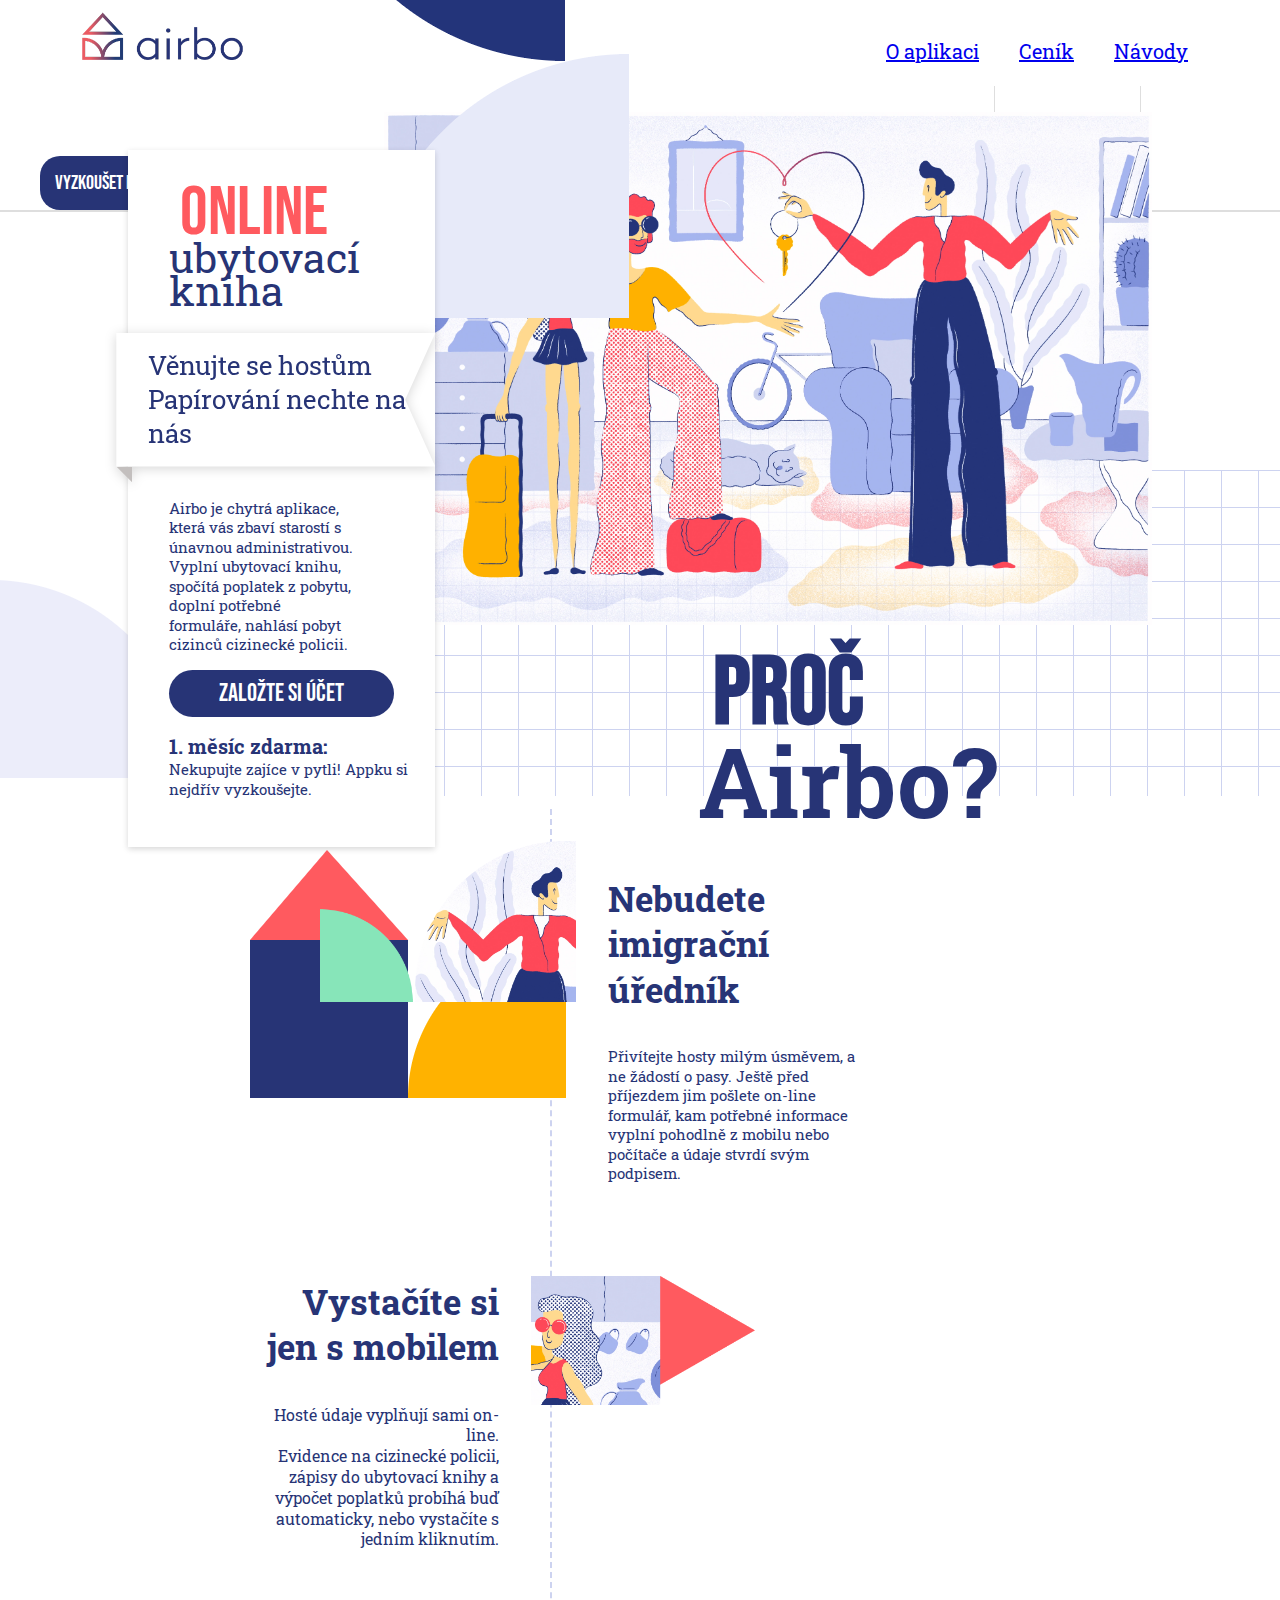
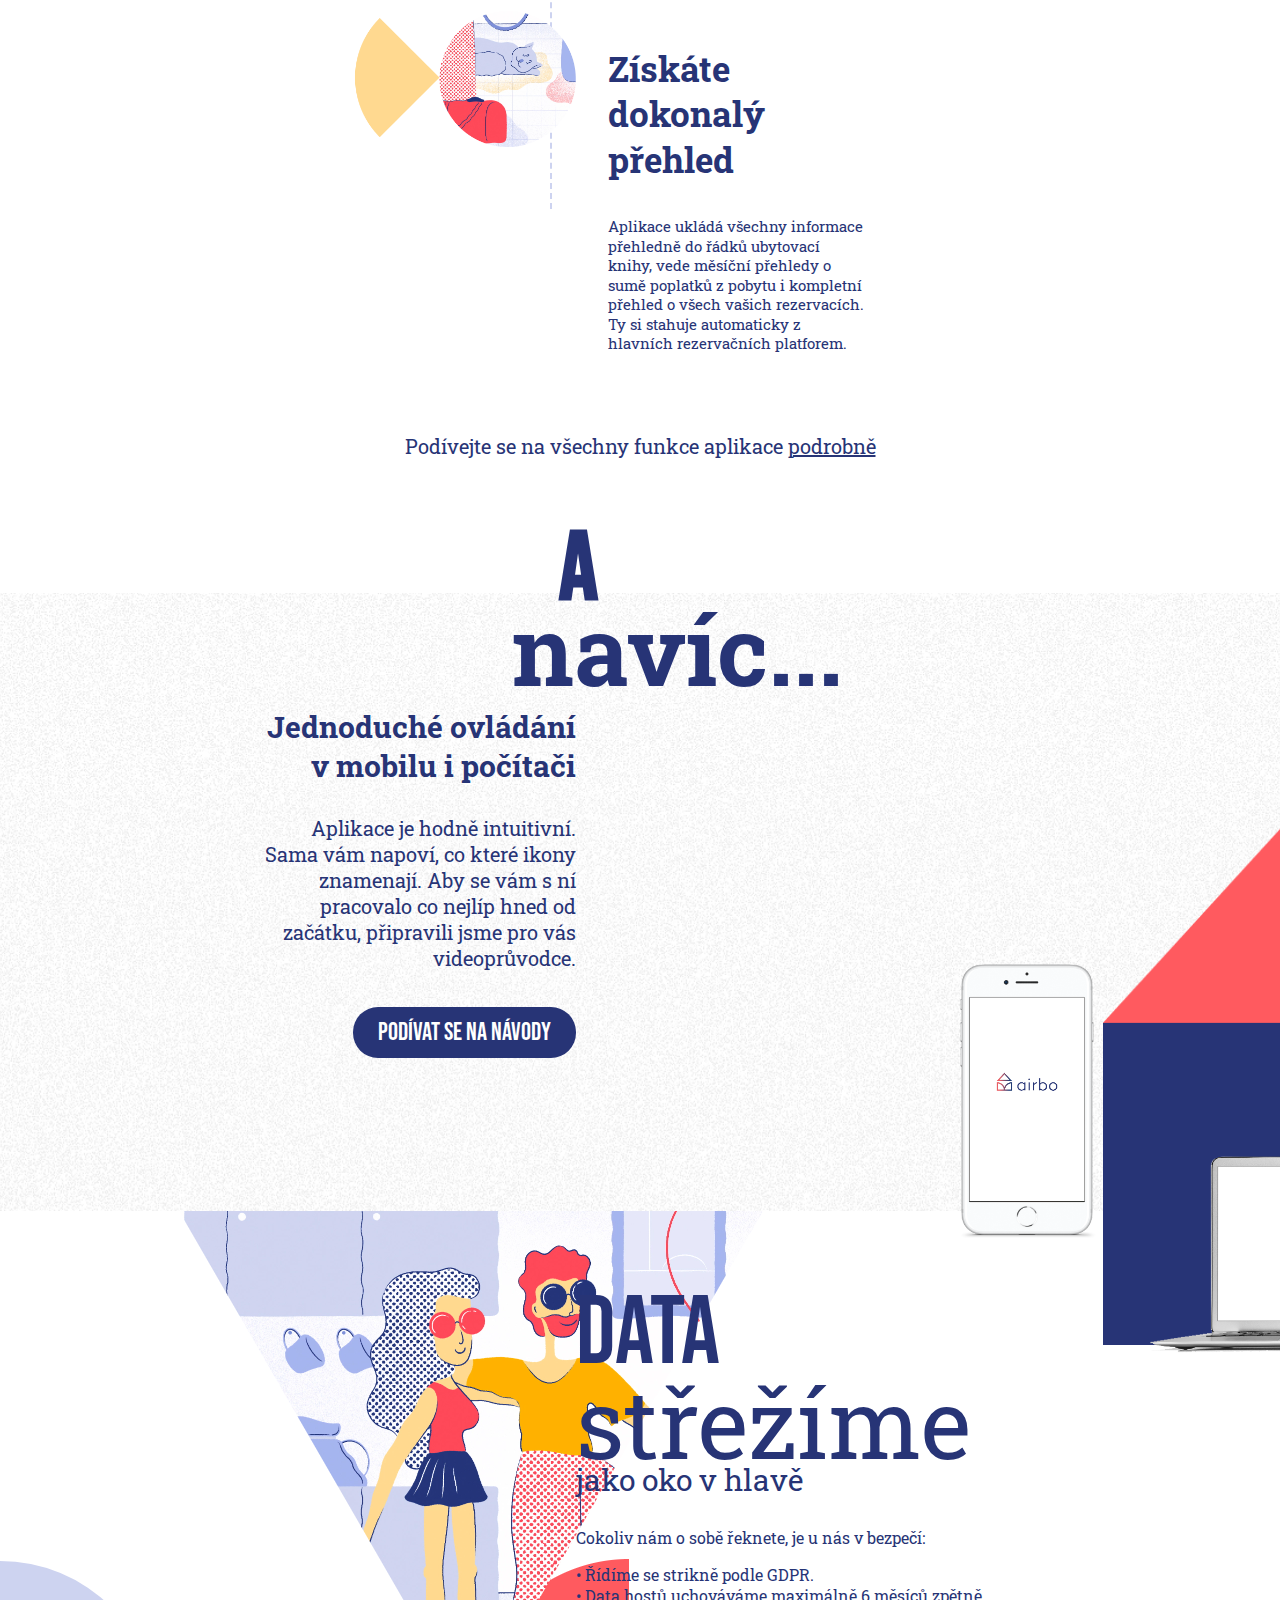
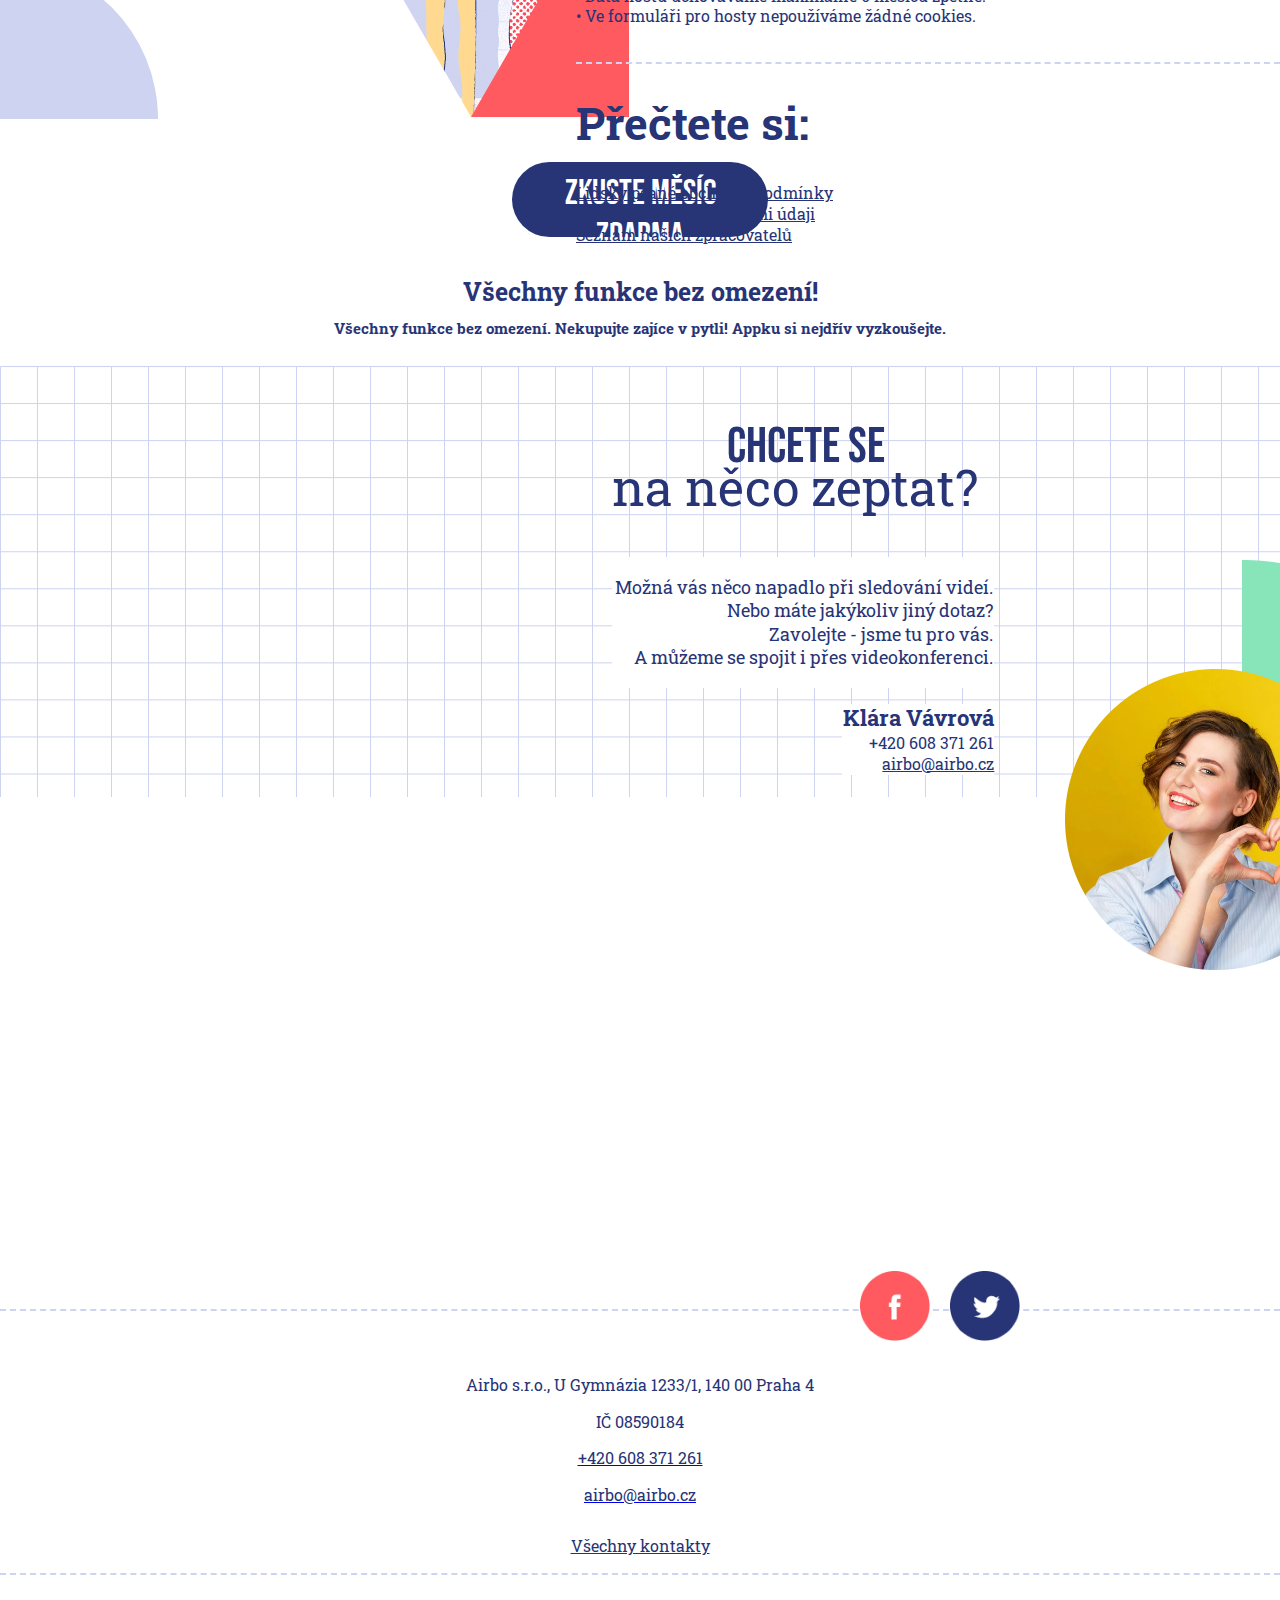
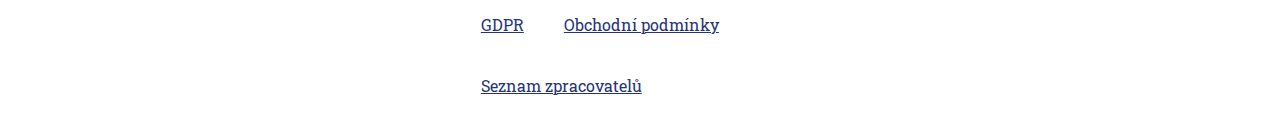
==== commit 49c6116c: "Footer Redirectds Linked" ====
--- a/index.html
+++ b/index.html
@@ -215,8 +215,8 @@
             <div class="footerText">
                 <p>Airbo s.r.o., U Gymnázia 1233/1, 140 00 Praha 4 </p>
                 <p>IČ 08590184</p>
-                <p href="tel: 608371261">+420 608 371 261 </p>
-                <p href="mailto: airbo@airbo.cz" style="text-decoration: underline;">airbo@airbo.cz</p>
+                <a href="tel:608 371 261"><p>+420 608 371 261</p></a>
+                <a href="mailto:airbo@airbo.cz" style="text-decoration: underline;"><p>airbo@airbo.cz</p></a>
                 <p class="all">Všechny kontakty</p>
             </div>
         </div>
--- a/styles/main.css
+++ b/styles/main.css
@@ -96,7 +96,7 @@
   z-index: -1;
   top: 650px;
   width: 45%;
-  height: 2200px;
+  height: 2300px;
   left: 0;
   border-right: 2px dashed #CDD3F0;
 }
@@ -112,12 +112,42 @@
   display: flex;
 }
 .contentHowTo .howToBlock .preview {
-  top: 636px;
-  left: 399px;
   width: 600px;
   height: 370px;
   box-shadow: 0px 4px 16px rgba(0, 0, 0, 0.1607843137);
   opacity: 1;
+}
+.contentHowTo .howToBlock .preview .slick-arrow {
+  position: absolute;
+  top: 50%;
+  transform: translateY(-50%);
+  border: none;
+  background-color: transparent;
+  height: 124px;
+  width: 53px;
+}
+.contentHowTo .howToBlock .preview .slick-arrow > svg {
+  fill: #273476;
+}
+.contentHowTo .howToBlock .preview .slick-arrow:hover {
+  background-color: #273476;
+}
+.contentHowTo .howToBlock .preview .slick-arrow:hover > svg {
+  fill: white;
+}
+.contentHowTo .howToBlock .preview .slick-prev {
+  left: -53px;
+  border-radius: 53px 0 0 53px;
+}
+.contentHowTo .howToBlock .preview .slick-prev:before {
+  display: none;
+}
+.contentHowTo .howToBlock .preview .slick-next {
+  right: -53px;
+  border-radius: 0 53px 53px 0;
+}
+.contentHowTo .howToBlock .preview .slick-next:before {
+  display: none;
 }
 .contentHowTo .howToBlock .previewText {
   top: 685px;
@@ -146,15 +176,48 @@
   display: flex;
 }
 .contentHowTo .howToBlockReverse .preview {
-  top: 636px;
-  left: 920px;
   width: 600px;
   height: 370px;
   box-shadow: 0px 4px 16px rgba(0, 0, 0, 0.1607843137);
   opacity: 1;
 }
+.contentHowTo .howToBlockReverse .preview .slick-arrow {
+  position: absolute;
+  top: 50%;
+  transform: translateY(-50%);
+  border: none;
+  background-color: transparent;
+  height: 124px;
+  width: 53px;
+}
+.contentHowTo .howToBlockReverse .preview .slick-arrow > svg {
+  fill: #273476;
+}
+.contentHowTo .howToBlockReverse .preview .slick-arrow:hover {
+  background-color: #273476;
+}
+.contentHowTo .howToBlockReverse .preview .slick-arrow:hover button {
+  display: none;
+}
+.contentHowTo .howToBlockReverse .preview .slick-arrow:hover > svg {
+  fill: white;
+}
+.contentHowTo .howToBlockReverse .preview .slick-prev {
+  left: -53px;
+  border-radius: 53px 0 0 53px;
+}
+.contentHowTo .howToBlockReverse .preview .slick-prev::before {
+  display: none;
+}
+.contentHowTo .howToBlockReverse .preview .slick-next {
+  right: -53px;
+  border-radius: 0 53px 53px 0;
+}
+.contentHowTo .howToBlockReverse .preview .slick-next::before {
+  display: none;
+}
 .contentHowTo .howToBlockReverse .previewText {
-  left: 381px;
+  left: 420px;
   width: 40%;
   margin-right: 5%;
   text-align: right;
@@ -172,6 +235,27 @@
 }
 .contentHowTo .howToBlockReverse .previewText .sponsors img {
   padding-right: 50px;
+}
+
+.slick-dots {
+  position: absolute;
+  display: flex;
+  width: 100%;
+  justify-content: center;
+}
+.slick-dots li {
+  width: 8px;
+  height: 8px;
+  margin: 0 3px;
+  color: #CDD3F0;
+  cursor: pointer;
+}
+.slick-dots li button {
+  display: none;
+}
+.slick-dots li.slick-active {
+  color: #FF5A5F;
+  pointer-events: none;
 }
 
 .buttonSectionHowTo {
